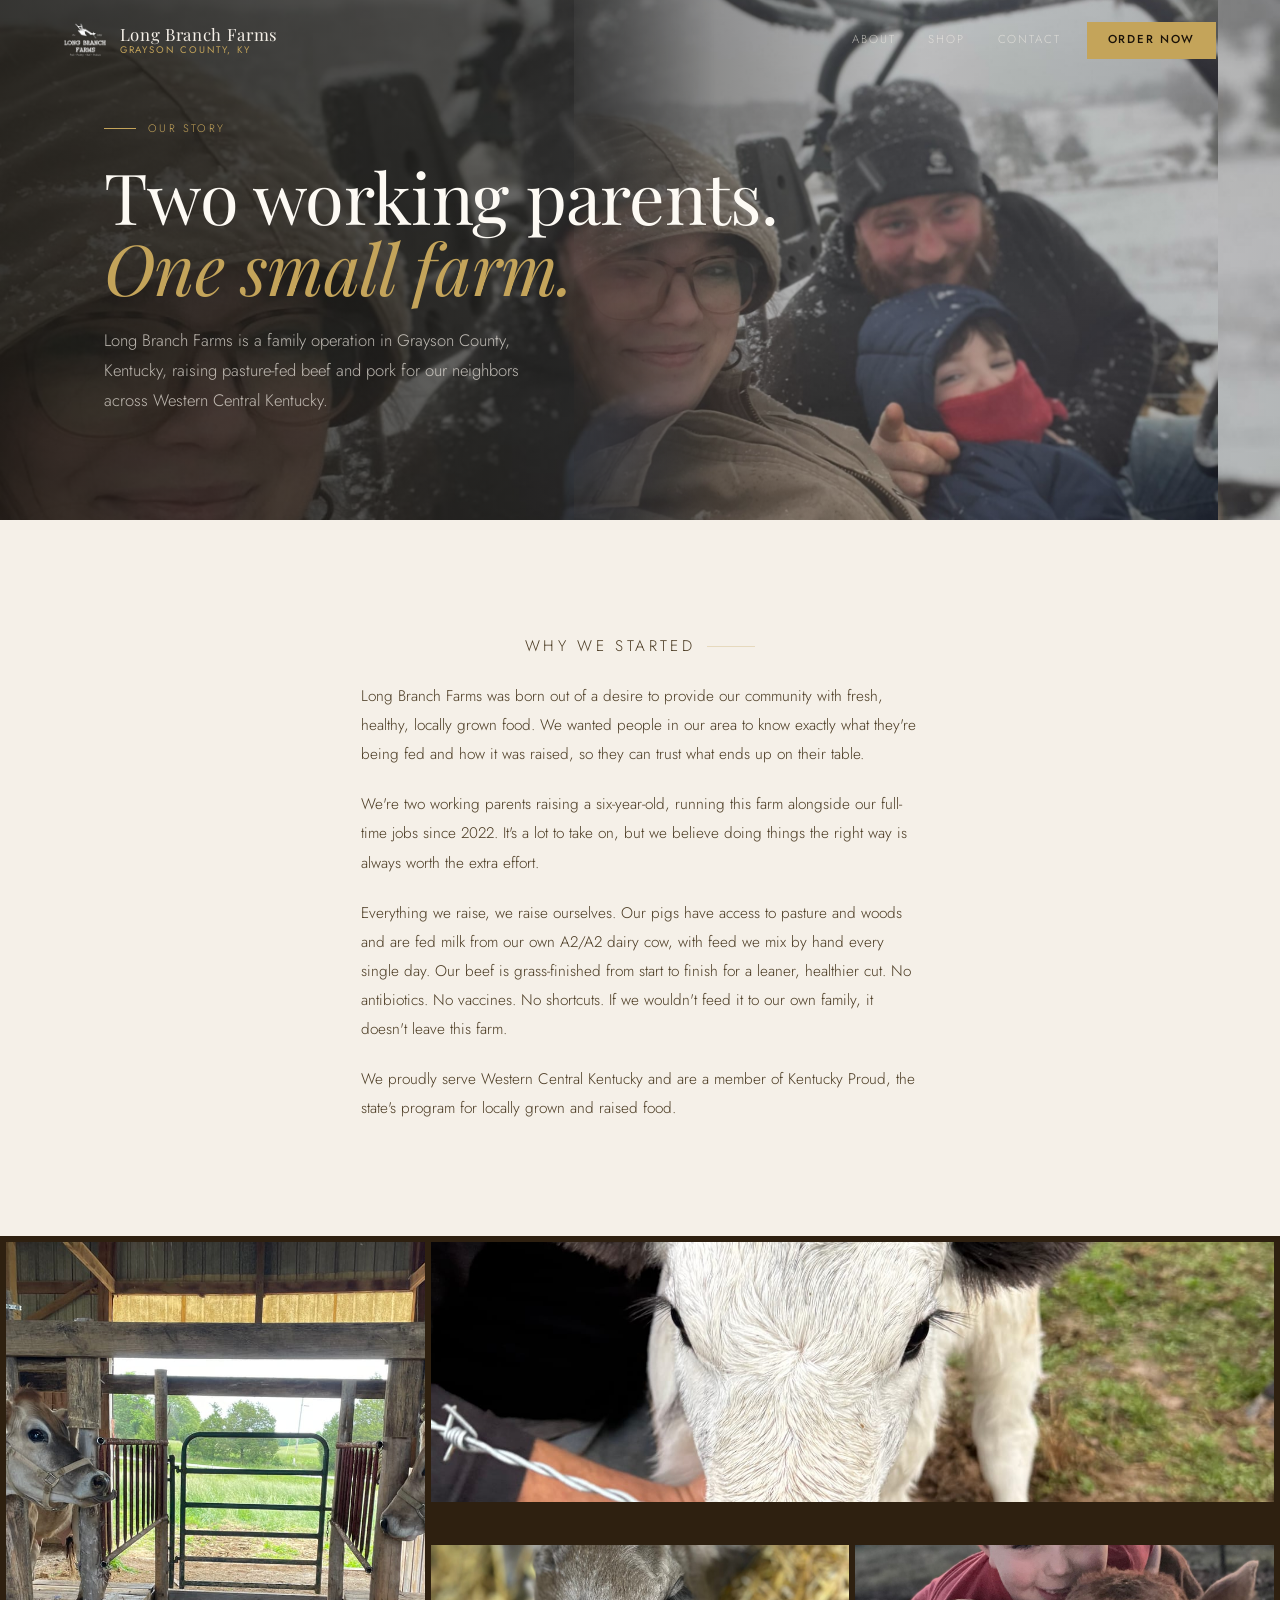
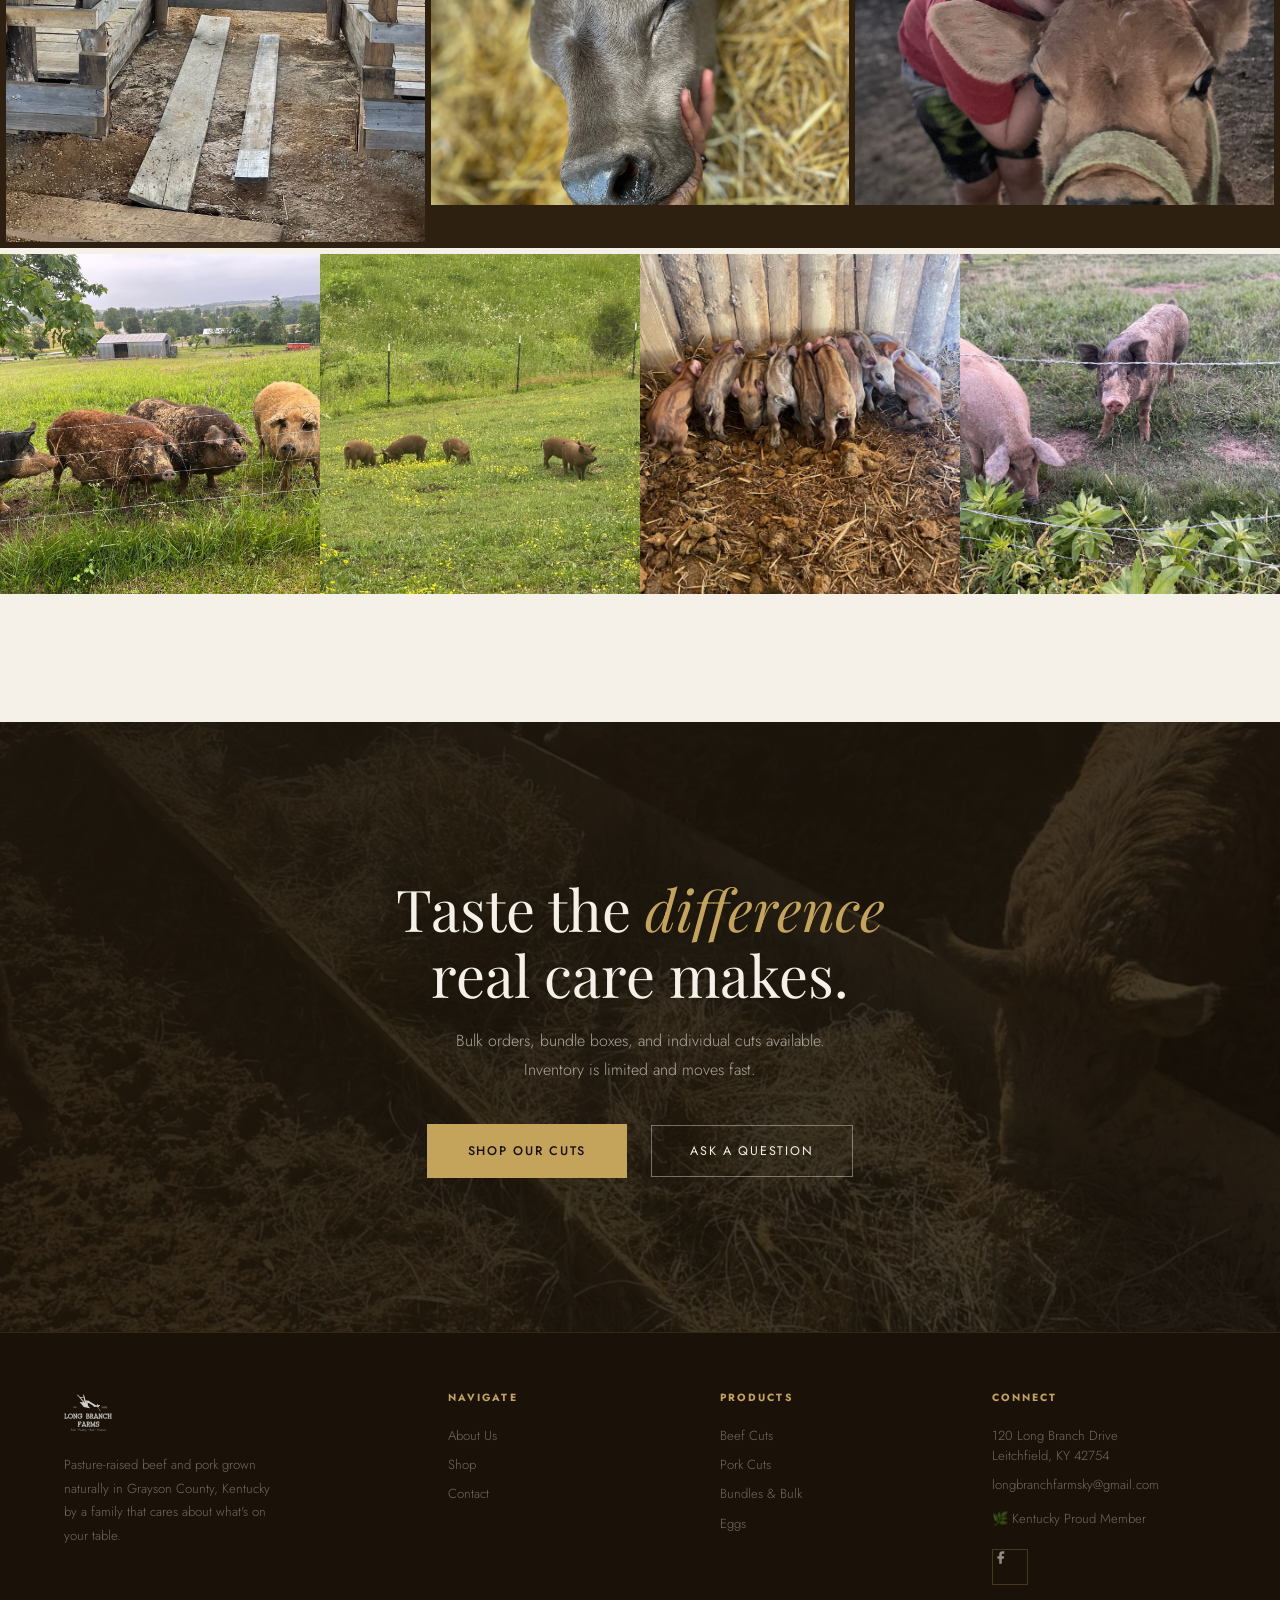
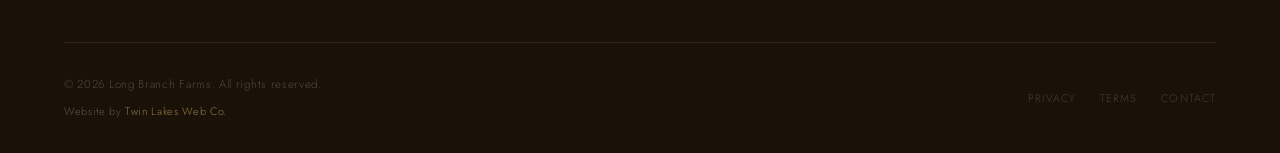
==== about/index.html @ 381c3e17 "Add clean page routes and branded 404" ====
<!DOCTYPE html>
<html lang="en">
<head>
  <meta charset="UTF-8" />
  <meta name="viewport" content="width=device-width, initial-scale=1.0" />
  <meta name="description" content="The story behind Long Branch Farms: pasture-raised beef and pork grown naturally in Grayson County, Kentucky, by a family that raises every animal themselves." />
  <title>About Us | Long Branch Farms</title>

  <link rel="preconnect" href="https://fonts.googleapis.com" />
  <link rel="preconnect" href="https://fonts.gstatic.com" crossorigin />
  <link href="https://fonts.googleapis.com/css2?family=Playfair+Display:ital,wght@0,400;0,500;0,700;1,400;1,500&family=Jost:wght@300;400;500&display=swap" rel="stylesheet" />

  <link rel="stylesheet" href="../styles.css" />

  <link rel="canonical" href="https://www.longbranch-farms.com/about/" />
  <meta name="robots" content="index, follow, max-image-preview:large, max-snippet:-1" />
  <meta name="theme-color" content="#1a1208" />

  <!-- Icons -->
  <link rel="icon" href="/favicon.ico" sizes="any" />
  <link rel="icon" type="image/png" sizes="32x32" href="/favicon-32x32.png" />
  <link rel="icon" type="image/png" sizes="16x16" href="/favicon-16x16.png" />
  <link rel="apple-touch-icon" sizes="180x180" href="/apple-touch-icon.png" />
  <link rel="manifest" href="/site.webmanifest" />

  <!-- Open Graph -->
  <meta property="og:type" content="website" />
  <meta property="og:site_name" content="Long Branch Farms" />
  <meta property="og:locale" content="en_US" />
  <meta property="og:title" content="About Us | Long Branch Farms" />
  <meta property="og:description" content="The story behind Long Branch Farms: pasture-raised beef and pork grown naturally in Grayson County, Kentucky, by a family that raises every animal themselves." />
  <meta property="og:url" content="https://www.longbranch-farms.com/about/" />
  <meta property="og:image" content="https://www.longbranch-farms.com/images/social-card.jpg" />
  <meta property="og:image:type" content="image/jpeg" />
  <meta property="og:image:width" content="1200" />
  <meta property="og:image:height" content="630" />
  <meta property="og:image:alt" content="The Long Branch Farms logo over cattle, pigs and sheep grazing on Kentucky pasture" />

  <!-- Twitter -->
  <meta name="twitter:card" content="summary_large_image" />
  <meta name="twitter:title" content="About Us | Long Branch Farms" />
  <meta name="twitter:description" content="The story behind Long Branch Farms: pasture-raised beef and pork grown naturally in Grayson County, Kentucky, by a family that raises every animal themselves." />
  <meta name="twitter:image" content="https://www.longbranch-farms.com/images/social-card.jpg" />
  <meta name="twitter:image:alt" content="The Long Branch Farms logo over cattle, pigs and sheep grazing on Kentucky pasture" />

  <style>
    #about-hero {
      position: relative;
      min-height: max(520px, 52vh);
      display: grid;
      place-items: end;
      overflow: hidden;
      background: var(--soil);
    }
    #about-hero .hero-bg {
      background-position: center 44%;
    }
    #about-hero .hero-bg::after {
      content: '';
      position: absolute;
      inset: 0 3% 0 43%;
      background-image: inherit;
      background-repeat: no-repeat;
      background-size: auto 165%;
      background-position: center 48%;
      -webkit-mask-image: linear-gradient(to right, transparent 0%, #000 24%);
      mask-image: linear-gradient(to right, transparent 0%, #000 24%);
    }
    #about-hero .hero-overlay {
      background: linear-gradient(
        90deg,
        rgba(15,14,10,0.82) 0%,
        rgba(15,14,10,0.65) 38%,
        rgba(15,14,10,0.18) 72%,
        rgba(15,14,10,0.28) 100%
      );
    }
    #about-hero .hero-content { padding-bottom: 4rem; }
    #about-hero .hero-headline { font-size: clamp(2.4rem, 5.5vw, 4.5rem); max-width: 18ch; }

    @media (max-width: 700px) {
      #about-hero {
        min-height: 720px;
      }
      #about-hero .hero-bg {
        background-position: center 48%;
      }
      #about-hero .hero-bg::after {
        inset: 64px 0 180px;
        background-size: cover;
        background-position: center 48%;
        -webkit-mask-image: none;
        mask-image: none;
      }
      #about-hero .hero-overlay {
        background: linear-gradient(
          to bottom,
          rgba(15,14,10,0.08) 12%,
          rgba(15,14,10,0.2) 48%,
          rgba(15,14,10,0.86) 76%,
          rgba(15,14,10,0.96) 100%
        );
      }
      #about-hero .hero-content {
        padding-bottom: 2.25rem;
      }
    }

    #about-body {
      padding: clamp(4rem, 9vw, 7rem) var(--side);
      background: var(--cream);
    }
    .about-copy {
      max-width: 62ch;
      margin: 0 auto;
    }
    .about-copy p {
      font-size: clamp(0.95rem, 1.2vw, 1.05rem);
      color: #4a3a22;
      line-height: 1.9;
      margin-bottom: 1.3rem;
    }
    .about-copy p:last-of-type { margin-bottom: 0; }

    #about-gallery {
      padding: 0 0 clamp(5rem, 10vw, 9rem);
      background: var(--cream);
    }
  </style>
</head>

<body>
  <script>
    /* NOTE: this block is duplicated verbatim on all five pages and must stay
       in sync. It has to be inline and ahead of the content it governs, so it
       cannot live in a shared file.

       Progressive enhancement: .reveal content is visible by default in CSS so
       the page is readable with JS disabled, blocked, or broken. This runs as
       the first thing in <body>, before any revealed content is parsed or
       painted, so opting in to the hidden-then-animate state cannot flash. */
    (function () {
      if (!('IntersectionObserver' in window)) return;
      var root = document.documentElement;
      root.classList.add('js-reveal');
      // Failsafe: if the observer at the foot of the page never registered,
      // something downstream broke and the hidden state would be permanent.
      // Drop back to plain visible content. DOMContentLoaded fires after that
      // inline script has run, so the check is exact; the timer is a backstop
      // for a parse that never completes. Deliberately not tied to `load`,
      // which waits on multi-megabyte photos.
      var failsafe = function () {
        if (!root.hasAttribute('data-reveal-observer')) root.classList.remove('js-reveal');
      };
      document.addEventListener('DOMContentLoaded', failsafe);
      setTimeout(failsafe, 2000);
    })();
  </script>

  <!-- Header -->
  <header id="site-header">
    <a href="../" class="logo-wrap">
      <img src="../images/LBF-logo-transparent.png" alt="Long Branch Farms Logo" />
      <span class="logo-name">
        Long Branch Farms
        <small>Grayson County, KY</small>
      </span>
    </a>
    <nav>
      <a href="../about/">About</a>
      <a href="../#products">Shop</a>
      <a href="../contact/">Contact</a>
      <a href="../#products" class="nav-cta">Order Now</a>
    </nav>
    <button class="nav-toggle" id="navToggle" type="button" aria-label="Open menu" aria-expanded="false" aria-controls="navDrawer">
      <svg viewBox="0 0 24 24" aria-hidden="true" focusable="false"><path d="M4 7h16M4 12h16M4 17h16" stroke-linecap="round" stroke-linejoin="round"/></svg>
    </button>
    <div class="nav-backdrop" id="navBackdrop"></div>
    <div class="nav-drawer" id="navDrawer" role="dialog" aria-modal="true" aria-label="Site menu">
      <div class="nav-drawer-top">
        <span class="nav-drawer-label">
          Menu
          <small>Long Branch Farms</small>
        </span>
        <button class="nav-close" id="navClose" type="button" aria-label="Close menu">
          <svg viewBox="0 0 24 24" aria-hidden="true" focusable="false"><path d="M6 6l12 12M18 6L6 18" stroke-linecap="round" stroke-linejoin="round"/></svg>
        </button>
      </div>
      <nav class="nav-drawer-links" aria-label="Mobile">
        <a href="../about/">About</a>
        <a href="../#products">Shop</a>
        <a href="../contact/">Contact</a>
        <a href="../#products" class="nav-drawer-cta">Order Now</a>
      </nav>
      <p class="nav-drawer-note">Grayson County, Kentucky</p>
    </div>
  </header>

  <!-- About Hero -->
  <section id="about-hero">
    <div class="hero-bg loaded" style="background-image:url('../images/photo-20.jpeg');"></div>
    <div class="hero-overlay"></div>
    <div class="hero-content">
      <p class="hero-eyebrow reveal">Our Story</p>
      <h1 class="hero-headline reveal" style="transition-delay:.1s">
        Two working parents.<br /><em>One small farm.</em>
      </h1>
      <p class="hero-sub reveal" style="transition-delay:.2s">
        Long Branch Farms is a family operation in Grayson County, Kentucky, raising pasture-fed beef and pork for our neighbors across Western Central Kentucky.
      </p>
    </div>
  </section>

  <!-- Full Story -->
  <section id="about-body">
    <div class="about-copy">
      <p class="section-label reveal" style="justify-content:center">Why We Started</p>
      <p class="reveal" style="transition-delay:.05s">
        Long Branch Farms was born out of a desire to provide our community with fresh, healthy, locally grown food. We wanted people in our area to know exactly what they're being fed and how it was raised, so they can trust what ends up on their table.
      </p>
      <p class="reveal" style="transition-delay:.1s">
        We're two working parents raising a six-year-old, running this farm alongside our full-time jobs since 2022. It's a lot to take on, but we believe doing things the right way is always worth the extra effort.
      </p>
      <p class="reveal" style="transition-delay:.15s">
        Everything we raise, we raise ourselves. Our pigs have access to pasture and woods and are fed milk from our own A2/A2 dairy cow, with feed we mix by hand every single day. Our beef is grass-finished from start to finish for a leaner, healthier cut. No antibiotics. No vaccines. No shortcuts. If we wouldn't feed it to our own family, it doesn't leave this farm.
      </p>
      <p class="reveal" style="transition-delay:.2s">
        We proudly serve Western Central Kentucky and are a member of Kentucky Proud, the state's program for locally grown and raised food.
      </p>
    </div>
  </section>

  <!-- Gallery -->
  <section id="about-gallery">
    <div class="feature-grid">
      <div class="fg-item fg-item-tall">
        <img src="../images/photo-17.jpeg" alt="Long Branch Farms pasture" loading="lazy" />
        <span class="fg-caption">Open Pasture</span>
      </div>
      <div class="fg-item fg-item-wide fg-item-sm">
        <img src="../images/photo-10.jpeg" alt="Farm life at Long Branch Farms" loading="lazy" />
        <span class="fg-caption">Daily Chores</span>
      </div>
      <div class="fg-item fg-item-sm">
        <img src="../images/photo-14.jpeg" alt="Long Branch Farms animals" loading="lazy" />
        <span class="fg-caption">The Herd</span>
      </div>
      <div class="fg-item fg-item-sm">
        <img src="../images/photo-19.jpeg" alt="Long Branch Farms land" loading="lazy" />
        <span class="fg-caption">Grayson County</span>
      </div>
    </div>
    <div class="photo-strip" style="margin-top:6px;">
      <div class="photo-strip-item">
        <img src="../images/photo-4.jpeg" alt="Livestock feeding" loading="lazy" />
      </div>
      <div class="photo-strip-item">
        <img src="../images/photo-16.jpeg" alt="Pigs roaming pasture" loading="lazy" />
      </div>
      <div class="photo-strip-item">
        <img src="../images/photo-21.jpeg" alt="Piglets feeding" loading="lazy" />
      </div>
      <div class="photo-strip-item">
        <img src="../images/photo-23.jpeg" alt="Pigs on Farm" loading="lazy" />
      </div>
    </div>
  </section>

  <!-- CTA -->
  <section id="cta">
    <div class="cta-bg" style="background-image:url('../images/photo-18.jpeg');"></div>
    <div class="cta-overlay"></div>
    <div class="cta-content">
      <h2 class="reveal">Taste the <em>difference</em><br />real care makes.</h2>
      <p class="reveal" style="transition-delay:.1s">Bulk orders, bundle boxes, and individual cuts available. Inventory is limited and moves fast.</p>
      <div class="cta-btns reveal" style="transition-delay:.18s">
        <a href="../#products" class="btn-primary">Shop Our Cuts</a>
        <a href="../contact/" class="btn-ghost">Ask a Question</a>
      </div>
    </div>
  </section>

  <!-- Footer -->
  <footer>
    <div class="footer-inner">
      <div class="footer-top">
        <div class="footer-brand">
          <img src="../images/LBF-logo-transparent.png" alt="Long Branch Farms" />
          <p>Pasture-raised beef and pork grown naturally in Grayson County, Kentucky by a family that cares about what's on your table.</p>
        </div>
        <div class="footer-col">
          <h4>Navigate</h4>
          <a href="../about/">About Us</a>
          <a href="../#products">Shop</a>
          <a href="../contact/">Contact</a>
        </div>
        <div class="footer-col">
          <h4>Products</h4>
          <a href="../#products">Beef Cuts</a>
          <a href="../#products">Pork Cuts</a>
          <a href="../#products">Bundles &amp; Bulk</a>
          <a href="../#products">Eggs</a>
        </div>
        <div class="footer-col">
          <h4>Connect</h4>
          <p>120 Long Branch Drive<br />Leitchfield, KY 42754</p>
          <a href="mailto:longbranchfarmsky@gmail.com">longbranchfarmsky@gmail.com</a>
          <a href="https://www.kyproud.com/members/long-branch-farms" target="_blank" rel="noopener" style="display:inline-flex;align-items:center;gap:0.4rem;margin-bottom:0.75rem;">
            🌿 Kentucky Proud Member
          </a>
          <div class="social-row">
            <a href="https://www.facebook.com/profile.php?id=61573708114780" target="_blank" rel="noopener" class="social-link" aria-label="Facebook">
              <svg viewBox="0 0 24 24" xmlns="http://www.w3.org/2000/svg"><path d="M18 2h-3a5 5 0 00-5 5v3H7v4h3v8h4v-8h3l1-4h-4V7a1 1 0 011-1h3z"/></svg>
            </a>
          </div>
        </div>
      </div>
      <div class="footer-bottom">
        <div class="footer-meta">
          <p class="footer-copy">&copy; <span id="yr"></span> Long Branch Farms. All rights reserved.</p>
          <p class="site-credit">Website by <a href="mailto:me@caseykeown.com">Twin Lakes Web Co.</a></p>
        </div>
        <div class="footer-legal">
          <a href="../privacy/">Privacy</a>
          <a href="../terms/">Terms</a>
          <a href="../contact/">Contact</a>
        </div>
      </div>
    </div>
  </footer>

  <script>
    document.getElementById('yr').textContent = new Date().getFullYear();

    const hdr = document.getElementById('site-header');
    window.addEventListener('scroll', () => {
      hdr.classList.toggle('scrolled', window.scrollY > 60);
    }, { passive: true });

    // Mobile nav drawer
    const navToggle = document.getElementById('navToggle');
    const navDrawer = document.getElementById('navDrawer');
    const navClose = document.getElementById('navClose');
    const navBackdrop = document.getElementById('navBackdrop');
    let navReturnFocus = null;
    let navScrollY = 0;

    const navIsOpen = () => hdr.classList.contains('nav-open');
    const navFocusables = () => navDrawer.querySelectorAll('a[href], button');

    // Hide the page behind the drawer from keyboard and screen readers.
    function navSetRestInert(on) {
      const supportsInert = 'inert' in HTMLElement.prototype;
      Array.prototype.forEach.call(document.body.children, el => {
        if (el === hdr || el.tagName === 'SCRIPT') return;
        if (supportsInert) el.inert = on;
        else if (on) el.setAttribute('aria-hidden', 'true');
        else el.removeAttribute('aria-hidden');
      });
    }

    function openNav() {
      navReturnFocus = document.activeElement;
      navScrollY = window.scrollY;
      hdr.classList.add('nav-open');
      navToggle.setAttribute('aria-expanded', 'true');
      navToggle.setAttribute('aria-label', 'Close menu');
      document.body.style.top = (-navScrollY) + 'px';
      document.body.classList.add('nav-lock');
      navSetRestInert(true);
      const f = navFocusables();
      if (f.length) f[0].focus();
    }

    function closeNav(restoreFocus) {
      if (!navIsOpen()) return;
      hdr.classList.remove('nav-open');
      navToggle.setAttribute('aria-expanded', 'false');
      navToggle.setAttribute('aria-label', 'Open menu');
      navSetRestInert(false);
      document.body.classList.remove('nav-lock');
      document.body.style.top = '';
      // Jump, never glide, back to where the page was before the lock.
      const root = document.documentElement;
      const prevBehavior = root.style.scrollBehavior;
      root.style.scrollBehavior = 'auto';
      window.scrollTo(0, navScrollY);
      root.style.scrollBehavior = prevBehavior;
      if (restoreFocus !== false) (navReturnFocus || navToggle).focus();
      navReturnFocus = null;
    }

    navToggle.addEventListener('click', () => { navIsOpen() ? closeNav() : openNav(); });
    navClose.addEventListener('click', () => closeNav());
    navBackdrop.addEventListener('click', () => closeNav());
    navDrawer.querySelectorAll('a').forEach(a => a.addEventListener('click', () => closeNav(false)));

    document.addEventListener('keydown', e => {
      if (!navIsOpen()) return;
      if (e.key === 'Escape') { e.preventDefault(); closeNav(); return; }
      if (e.key !== 'Tab') return;
      const f = navFocusables();
      if (!f.length) return;
      const first = f[0], last = f[f.length - 1];
      if (e.shiftKey && document.activeElement === first) { e.preventDefault(); last.focus(); }
      else if (!e.shiftKey && document.activeElement === last) { e.preventDefault(); first.focus(); }
    });

    // Drop back to the desktop nav if the viewport grows past the drawer breakpoint
    const navMq = window.matchMedia('not all and (max-width: 660px)');
    const navMqChange = e => { if (e.matches) closeNav(false); };
    if (navMq.addEventListener) navMq.addEventListener('change', navMqChange);
    else if (navMq.addListener) navMq.addListener(navMqChange);

    // Guarded so a browser without IntersectionObserver does not throw here and
    // abort the rest of this script. Without the observer the .reveal elements
    // simply stay visible (see the failsafe at the top of <body>).
    if ('IntersectionObserver' in window) {
      const io = new IntersectionObserver(entries => {
        entries.forEach(e => {
          if (e.isIntersecting) { e.target.classList.add('in'); io.unobserve(e.target); }
        });
      }, { threshold: 0.1 });
      document.querySelectorAll('.reveal').forEach(el => io.observe(el));
      // Signals to that failsafe that the reveal machinery is live.
      document.documentElement.setAttribute('data-reveal-observer', 'on');
    }
  </script>

</body>
</html>
---- styles.css ----
*, *::before, *::after { box-sizing: border-box; margin: 0; padding: 0; }

    :root {
      --soil:       #1a1208;
      --bark:       #2e2010;
      --moss:       #3b4a2f;
      --moss-lt:    #5a7048;
      --hay:        #c4a45a;
      --hay-lt:     #dfc07a;
      --cream:      #f5f0e8;
      --cream-dk:   #ede5d5;
      --white:      #fdfaf4;
      --ink-fade:   rgba(26,18,8,0.55);

      --serif:  'Playfair Display', Georgia, serif;
      --sans:   'Jost', system-ui, sans-serif;

      --ease:   cubic-bezier(0.4, 0, 0.2, 1);
      --dur:    0.4s;

      --max-w:  1200px;
      --side:   clamp(1.25rem, 5vw, 4rem);
    }

    html { scroll-behavior: smooth; font-size: 16px; -webkit-font-smoothing: antialiased; }

    body {
      background: var(--cream);
      color: var(--soil);
      font-family: var(--sans);
      font-weight: 300;
      line-height: 1.7;
      overflow-x: hidden;
    }

    ::selection { background: var(--hay); color: var(--soil); }

    /* ── REVEAL ────────────────────────────────────────────────── */
    .reveal {
      opacity: 0;
      transform: translateY(28px);
      transition: opacity 0.75s var(--ease), transform 0.75s var(--ease);
    }
    .reveal.in { opacity: 1; transform: none; }

    /* ── HEADER ────────────────────────────────────────────────── */
    header {
      position: fixed;
      top: 0; left: 0; right: 0;
      z-index: 500;
      padding: 1.2rem var(--side);
      display: flex;
      align-items: center;
      justify-content: space-between;
      transition: background var(--dur) var(--ease), border-color var(--dur) var(--ease);
      border-bottom: 1px solid transparent;
    }
    header.scrolled {
      background: rgba(26, 18, 8, 0.94);
      backdrop-filter: blur(14px);
      -webkit-backdrop-filter: blur(14px);
      border-bottom-color: rgba(196,164,90,0.2);
    }

    .logo-wrap {
      display: flex;
      align-items: center;
      gap: 0.85rem;
      text-decoration: none;
    }
    .logo-wrap img {
      height: 42px;
      width: auto;
      filter: brightness(0) invert(1);
    }
    .logo-name {
      font-family: var(--serif);
      font-weight: 400;
      font-size: 1.05rem;
      color: var(--cream);
      letter-spacing: 0.04em;
      line-height: 1.2;
    }
    .logo-name small {
      display: block;
      font-family: var(--sans);
      font-size: 0.6rem;
      letter-spacing: 0.2em;
      text-transform: uppercase;
      color: var(--hay);
      font-weight: 400;
    }

    nav { display: flex; align-items: center; gap: 0.25rem; }
    nav a {
      font-size: 0.72rem;
      letter-spacing: 0.16em;
      text-transform: uppercase;
      text-decoration: none;
      color: rgba(245,240,232,0.65);
      padding: 0.4rem 0.9rem;
      transition: color var(--dur) var(--ease);
    }
    nav a:hover { color: var(--hay); }
    nav .nav-cta {
      background: var(--hay);
      color: var(--soil);
      font-weight: 500;
      padding: 0.55rem 1.3rem;
      margin-left: 0.5rem;
      transition: background var(--dur) var(--ease), color var(--dur) var(--ease);
    }
    nav .nav-cta:hover { background: var(--hay-lt); color: var(--soil); }

    /* ── MOBILE NAV ────────────────────────────────────────────── */
    .nav-toggle {
      display: none;
      align-items: center;
      justify-content: center;
      width: 44px;
      height: 44px;
      margin-right: -0.6rem;
      padding: 0;
      background: none;
      border: 0;
      color: var(--cream);
      cursor: pointer;
      -webkit-tap-highlight-color: transparent;
      transition: color var(--dur) var(--ease);
    }
    .nav-toggle:hover { color: var(--hay); }
    .nav-toggle svg,
    .nav-close svg {
      width: 24px; height: 24px;
      stroke: currentColor;
      fill: none;
      stroke-width: 1.5;
      flex-shrink: 0;
    }

    .nav-backdrop {
      display: none;
      position: absolute;
      top: 0; left: 0; right: 0;
      height: 100vh;
      height: 100svh;
      background: var(--soil);
      opacity: 0;
      visibility: hidden;
      transition: opacity var(--dur) var(--ease), visibility 0s var(--dur);
    }

    .nav-drawer {
      display: none;
      flex-direction: column;
      position: absolute;
      top: 0; right: 0;
      width: min(20rem, 84vw);
      height: 100vh;
      height: 100svh;
      padding: 1.2rem var(--side) 2rem;
      background: var(--soil);
      border-left: 1px solid rgba(196,164,90,0.2);
      overflow-y: auto;
      transform: translateX(100%);
      visibility: hidden;
      transition: transform var(--dur) var(--ease), visibility 0s var(--dur);
    }

    /* Open: visibility flips immediately so focus can move in; closing waits out the slide. */
    header.nav-open .nav-backdrop {
      opacity: 0.6;
      visibility: visible;
      transition: opacity var(--dur) var(--ease), visibility 0s;
    }
    header.nav-open .nav-drawer {
      transform: none;
      visibility: visible;
      transition: transform var(--dur) var(--ease), visibility 0s;
    }

    .nav-drawer-top {
      display: flex;
      align-items: center;
      justify-content: space-between;
      gap: 1rem;
      min-height: 42px;
      padding-bottom: 1.1rem;
      border-bottom: 1px solid rgba(196,164,90,0.2);
    }
    .nav-drawer-label {
      font-family: var(--serif);
      font-size: 1.05rem;
      letter-spacing: 0.04em;
      color: var(--cream);
      line-height: 1.2;
    }
    .nav-drawer-label small {
      display: block;
      font-family: var(--sans);
      font-size: 0.6rem;
      letter-spacing: 0.2em;
      text-transform: uppercase;
      color: var(--hay);
      font-weight: 400;
    }
    .nav-close {
      width: 44px;
      height: 44px;
      display: inline-flex;
      align-items: center;
      justify-content: center;
      margin-right: -0.6rem;
      padding: 0;
      background: none;
      border: 0;
      color: var(--cream);
      cursor: pointer;
      -webkit-tap-highlight-color: transparent;
      transition: color var(--dur) var(--ease);
    }
    .nav-close:hover { color: var(--hay); }

    .nav-drawer-links {
      display: flex;
      flex-direction: column;
      align-items: stretch;
      gap: 0;
    }
    .nav-drawer-links a {
      display: flex;
      align-items: center;
      min-height: 44px;
      padding: 0.85rem 0;
      font-family: var(--sans);
      font-size: 0.78rem;
      font-weight: 400;
      letter-spacing: 0.16em;
      text-transform: uppercase;
      text-decoration: none;
      color: rgba(245,240,232,0.65);
      border-bottom: 1px solid rgba(245,240,232,0.08);
      transition: color var(--dur) var(--ease), background var(--dur) var(--ease);
    }
    .nav-drawer-links a:hover { color: var(--hay); }
    .nav-drawer-links .nav-drawer-cta {
      justify-content: center;
      margin-top: 1.6rem;
      padding: 0.95rem 1.3rem;
      background: var(--hay);
      color: var(--soil);
      font-weight: 500;
      border-bottom: 0;
    }
    .nav-drawer-links .nav-drawer-cta:hover { background: var(--hay-lt); color: var(--soil); }

    .nav-drawer-note {
      margin-top: auto;
      padding-top: 2rem;
      font-size: 0.6rem;
      letter-spacing: 0.2em;
      text-transform: uppercase;
      color: rgba(245,240,232,0.3);
    }

    body.nav-lock {
      position: fixed;
      left: 0;
      right: 0;
      width: 100%;
      overflow: hidden;
    }

    /* ── HERO ──────────────────────────────────────────────────── */
    #hero {
      position: relative;
      min-height: 100svh;
      display: grid;
      place-items: end;
      overflow: hidden;
    }
    .hero-bg {
      position: absolute;
      inset: 0;
      background-image: url('images/photo-24-background.jpeg');
      background-size: cover;
      background-position: center 30%;
      transform: scale(1.04);
      transition: transform 8s ease-out;
    }
    .hero-bg.loaded { transform: scale(1); }
    .hero-overlay {
      position: absolute;
      inset: 0;
      background: linear-gradient(
        to bottom,
        rgba(10,8,3,0.25) 0%,
        rgba(10,8,3,0.1) 40%,
        rgba(10,8,3,0.65) 75%,
        rgba(10,8,3,0.88) 100%
      );
    }

    .hero-content {
      position: relative;
      z-index: 2;
      width: 100%;
      max-width: var(--max-w);
      margin: 0 auto;
      padding: 0 var(--side) 7rem;
    }

    .hero-eyebrow {
      display: inline-flex;
      align-items: center;
      gap: 0.75rem;
      font-size: 0.68rem;
      letter-spacing: 0.22em;
      text-transform: uppercase;
      color: var(--hay);
      margin-bottom: 1.5rem;
    }
    .hero-eyebrow::before {
      content: '';
      display: block;
      width: 2rem;
      height: 1px;
      background: var(--hay);
    }

    .hero-headline {
      font-family: var(--serif);
      font-weight: 400;
      font-size: clamp(3rem, 7vw, 6.5rem);
      line-height: 1.0;
      color: var(--white);
      letter-spacing: -0.01em;
      margin-bottom: 1.5rem;
      max-width: 14ch;
    }
    .hero-headline em {
      font-style: italic;
      color: var(--hay);
    }

    .hero-sub {
      font-size: clamp(0.9rem, 1.3vw, 1.05rem);
      color: rgba(245,240,232,0.72);
      max-width: 44ch;
      line-height: 1.8;
      margin-bottom: 2.5rem;
    }

    .hero-ctas {
      display: flex;
      align-items: center;
      gap: 1.5rem;
      flex-wrap: wrap;
    }

    .btn-primary {
      display: inline-block;
      padding: 0.9rem 2.4rem;
      background: var(--hay);
      color: var(--soil);
      font-family: var(--sans);
      font-weight: 500;
      font-size: 0.78rem;
      letter-spacing: 0.14em;
      text-transform: uppercase;
      text-decoration: none;
      border: 2px solid var(--hay);
      transition: background var(--dur) var(--ease), color var(--dur) var(--ease);
    }
    .btn-primary:hover { background: transparent; color: var(--hay); }

    .btn-ghost {
      display: inline-block;
      padding: 0.9rem 2.4rem;
      background: transparent;
      color: var(--cream);
      font-family: var(--sans);
      font-weight: 400;
      font-size: 0.78rem;
      letter-spacing: 0.14em;
      text-transform: uppercase;
      text-decoration: none;
      border: 1px solid rgba(245,240,232,0.4);
      transition: border-color var(--dur) var(--ease), color var(--dur) var(--ease);
    }
    .btn-ghost:hover { border-color: var(--hay); color: var(--hay); }

    /* ── BADGE ROW ─────────────────────────────────────────────── */
    .badges {
      background: var(--soil);
      padding: 1.6rem var(--side);
      border-bottom: 1px solid rgba(196,164,90,0.15);
    }
    .badges-inner {
      max-width: var(--max-w);
      margin: 0 auto;
      display: flex;
      align-items: center;
      justify-content: center;
      gap: clamp(2rem, 5vw, 5rem);
      flex-wrap: wrap;
    }
    .badge-item {
      display: flex;
      align-items: center;
      gap: 0.6rem;
      font-size: 0.72rem;
      letter-spacing: 0.14em;
      text-transform: uppercase;
      color: rgba(196,164,90,0.75);
      white-space: nowrap;
    }
    .badge-item svg {
      width: 16px; height: 16px;
      stroke: var(--hay);
      fill: none;
      stroke-width: 1.5;
      flex-shrink: 0;
    }

    /* ── SECTION COMMON ────────────────────────────────────────── */
    .section-label {
      font-size: 0.65rem;
      letter-spacing: 0.22em;
      text-transform: uppercase;
      color: var(--hay);
      display: flex;
      align-items: center;
      gap: 0.75rem;
      margin-bottom: 1.2rem;
    }
    .section-label::after {
      content: '';
      flex: 1;
      height: 1px;
      background: var(--hay);
      opacity: 0.3;
      max-width: 3rem;
    }

    /* ── STORY ─────────────────────────────────────────────────── */
    #story {
      padding: clamp(5rem, 10vw, 9rem) var(--side);
      background: var(--cream);
    }
    .story-inner {
      max-width: var(--max-w);
      margin: 0 auto;
      display: grid;
      grid-template-columns: 1fr 1fr;
      gap: clamp(3rem, 7vw, 7rem);
      align-items: center;
    }
    .story-images {
      position: relative;
      height: clamp(420px, 55vw, 620px);
    }
    .story-img-main {
      position: absolute;
      top: 0; left: 0;
      width: 75%;
      height: 82%;
      object-fit: cover;
      object-position: center;
    }
    .story-img-accent {
      position: absolute;
      bottom: 0; right: 0;
      width: 55%;
      height: 52%;
      object-fit: cover;
      object-position: center;
      border: 6px solid var(--cream);
    }
    .story-img-tag {
      position: absolute;
      bottom: 3.5rem;
      left: 1.5rem;
      background: var(--soil);
      color: var(--hay);
      font-size: 0.65rem;
      letter-spacing: 0.2em;
      text-transform: uppercase;
      padding: 0.5rem 1rem;
    }

    .story-text h2 {
      font-family: var(--serif);
      font-weight: 400;
      font-size: clamp(2rem, 3.5vw, 3rem);
      line-height: 1.2;
      color: var(--soil);
      margin-bottom: 1.5rem;
    }
    .story-text h2 em { font-style: italic; color: var(--moss-lt); }
    .story-text p {
      font-size: clamp(0.9rem, 1.2vw, 1rem);
      color: #4a3a22;
      line-height: 1.9;
      margin-bottom: 1.2rem;
    }
    .story-text p:last-of-type { margin-bottom: 2rem; }

    .pillars {
      display: grid;
      grid-template-columns: 1fr 1fr;
      gap: 1rem;
      margin-top: 2rem;
    }
    .pillar {
      padding: 1.2rem 1.4rem;
      border: 1px solid rgba(59,74,47,0.2);
      background: rgba(59,74,47,0.04);
    }
    .pillar-title {
      font-family: var(--serif);
      font-size: 1rem;
      font-weight: 500;
      color: var(--moss);
      margin-bottom: 0.3rem;
    }
    .pillar p {
      font-size: 0.8rem;
      color: #6a5a3a;
      line-height: 1.6;
      margin-bottom: 0;
    }

    /* ── PHOTO STRIP ───────────────────────────────────────────── */
    .photo-strip {
      display: grid;
      grid-template-columns: repeat(4, 1fr);
      height: clamp(200px, 28vw, 340px);
      overflow: hidden;
    }
    .photo-strip-item {
      overflow: hidden;
      position: relative;
    }
    .photo-strip-item img {
      width: 100%;
      height: 100%;
      object-fit: cover;
      transition: transform 0.7s var(--ease);
      display: block;
    }
    .photo-strip-item:hover img { transform: scale(1.06); }

    /* ── PRODUCTS ──────────────────────────────────────────────── */
    #products {
      padding: clamp(5rem, 10vw, 9rem) var(--side);
      background: var(--soil);
    }
    #products .section-label { color: var(--hay); }

    .products-heading {
      font-family: var(--serif);
      font-weight: 400;
      font-size: clamp(2rem, 3.5vw, 3rem);
      color: var(--cream);
      margin-bottom: 0.75rem;
      max-width: var(--max-w);
    }
    .products-sub {
      font-size: 0.95rem;
      color: rgba(245,240,232,0.55);
      max-width: 52ch;
      margin-bottom: 3.5rem;
    }

    .products-wrap { max-width: var(--max-w); margin: 0 auto; }

    .product-tabs {
      display: flex;
      gap: 0;
      margin-bottom: 2.5rem;
      border-bottom: 1px solid rgba(196,164,90,0.2);
    }
    .tab-btn {
      font-family: var(--sans);
      font-size: 0.75rem;
      letter-spacing: 0.16em;
      text-transform: uppercase;
      color: rgba(245,240,232,0.45);
      background: none;
      border: none;
      padding: 0.75rem 1.5rem;
      cursor: pointer;
      border-bottom: 2px solid transparent;
      margin-bottom: -1px;
      transition: color var(--dur) var(--ease), border-color var(--dur) var(--ease);
    }
    .tab-btn.active, .tab-btn:hover {
      color: var(--hay);
      border-bottom-color: var(--hay);
    }

    .tab-panel { display: none; }
    .tab-panel.active { display: grid; grid-template-columns: repeat(auto-fill, minmax(220px, 1fr)); gap: 1px; background: rgba(196,164,90,0.1); }

    .product-card {
      background: #1e160a;
      padding: 1.8rem 1.6rem;
      display: flex;
      flex-direction: column;
      justify-content: space-between;
      gap: 1rem;
      transition: background var(--dur) var(--ease);
      position: relative;
      overflow: hidden;
    }
    .product-card::before {
      content: '';
      position: absolute;
      top: 0; left: 0;
      width: 3px; height: 0;
      background: var(--hay);
      transition: height 0.4s var(--ease);
    }
    .product-card:hover { background: #251c0e; }
    .product-card:hover::before { height: 100%; }

    .product-name {
      font-family: var(--serif);
      font-size: 1.2rem;
      color: var(--cream);
      font-weight: 400;
      line-height: 1.25;
    }
    .product-price {
      font-size: 0.8rem;
      letter-spacing: 0.1em;
      color: var(--hay);
    }
    .product-note {
      font-size: 0.72rem;
      color: rgba(245,240,232,0.35);
      line-height: 1.5;
    }

    .products-cta-row {
      margin-top: 3rem;
      display: flex;
      align-items: center;
      gap: 1.5rem;
    }
    .products-note {
      font-size: 0.78rem;
      color: rgba(245,240,232,0.35);
      font-style: italic;
    }

    /* ── PHOTO FEATURE ─────────────────────────────────────────── */
    .feature-grid {
      display: grid;
      grid-template-columns: 1fr 1fr 1fr;
      grid-template-rows: auto auto;
      gap: 6px;
      background: var(--bark);
      padding: 6px;
    }
    .fg-item {
      overflow: hidden;
      position: relative;
    }
    .fg-item img {
      width: 100%;
      height: 100%;
      object-fit: cover;
      display: block;
      transition: transform 0.6s var(--ease);
    }
    .fg-item:hover img { transform: scale(1.05); }
    .fg-item-tall { grid-row: span 2; height: clamp(360px, 50vw, 600px); }
    .fg-item-wide { grid-column: span 2; }
    .fg-item-sm { height: clamp(160px, 22vw, 260px); }
    .fg-caption {
      position: absolute;
      bottom: 0; left: 0; right: 0;
      background: linear-gradient(to top, rgba(10,8,3,0.75) 0%, transparent 100%);
      padding: 1.5rem 1rem 0.75rem;
      font-size: 0.65rem;
      letter-spacing: 0.2em;
      text-transform: uppercase;
      color: var(--hay);
      opacity: 0;
      transition: opacity var(--dur) var(--ease);
    }
    .fg-item:hover .fg-caption { opacity: 1; }

    /* ── PROMISE ───────────────────────────────────────────────── */
    #promise {
      padding: clamp(5rem, 10vw, 9rem) var(--side);
      background: var(--moss);
      position: relative;
      overflow: hidden;
    }
    #promise::before {
      content: 'NATURAL';
      position: absolute;
      right: -2rem;
      bottom: -3rem;
      font-family: var(--serif);
      font-size: clamp(8rem, 18vw, 16rem);
      font-weight: 700;
      color: rgba(255,255,255,0.04);
      line-height: 1;
      pointer-events: none;
      user-select: none;
      letter-spacing: -0.04em;
    }
    .promise-inner {
      max-width: var(--max-w);
      margin: 0 auto;
      display: grid;
      grid-template-columns: 1fr 1fr;
      gap: clamp(3rem, 7vw, 7rem);
      align-items: center;
    }
    .promise-text h2 {
      font-family: var(--serif);
      font-weight: 400;
      font-size: clamp(2rem, 3.5vw, 3rem);
      color: var(--cream);
      line-height: 1.2;
      margin-bottom: 1.5rem;
    }
    .promise-text h2 em { font-style: italic; color: var(--hay); }
    .promise-text p {
      font-size: 0.95rem;
      color: rgba(245,240,232,0.7);
      line-height: 1.9;
      margin-bottom: 1rem;
    }
    .promise-list {
      list-style: none;
      margin-top: 2rem;
      display: grid;
      grid-template-columns: 1fr 1fr;
      gap: 0.75rem 1.5rem;
    }
    .promise-list li {
      font-size: 0.82rem;
      letter-spacing: 0.08em;
      color: rgba(245,240,232,0.75);
      display: flex;
      align-items: center;
      gap: 0.6rem;
    }
    .promise-list li::before {
      content: '';
      width: 6px; height: 6px;
      background: var(--hay);
      border-radius: 50%;
      flex-shrink: 0;
    }
    .promise-image {
      position: relative;
      height: clamp(380px, 50vw, 560px);
    }
    .promise-image img {
      width: 100%;
      height: 100%;
      object-fit: cover;
    }
    .promise-image-tag {
      position: absolute;
      top: 1.5rem; left: 1.5rem;
      background: var(--hay);
      color: var(--soil);
      font-size: 0.62rem;
      letter-spacing: 0.2em;
      text-transform: uppercase;
      font-weight: 500;
      padding: 0.45rem 0.9rem;
    }

    /* ── TESTIMONIAL / QUOTE ───────────────────────────────────── */
    .quote-band {
      background: var(--cream-dk);
      padding: clamp(4rem, 8vw, 7rem) var(--side);
      text-align: center;
      border-top: 1px solid rgba(59,74,47,0.12);
      border-bottom: 1px solid rgba(59,74,47,0.12);
    }
    .quote-mark {
      font-family: var(--serif);
      font-size: 5rem;
      line-height: 0.5;
      color: var(--hay);
      opacity: 0.4;
      display: block;
      margin-bottom: 1.5rem;
    }
    .quote-text {
      font-family: var(--serif);
      font-style: italic;
      font-size: clamp(1.3rem, 2.5vw, 2rem);
      color: var(--soil);
      max-width: 36ch;
      margin: 0 auto 1.5rem;
      line-height: 1.5;
    }
    .quote-attr {
      font-size: 0.7rem;
      letter-spacing: 0.18em;
      text-transform: uppercase;
      color: var(--moss-lt);
    }

    /* ── CTA SECTION ───────────────────────────────────────────── */
    #cta {
      position: relative;
      padding: clamp(6rem, 12vw, 10rem) var(--side);
      overflow: hidden;
    }
    .cta-bg {
      position: absolute;
      inset: 0;
      background-image: url('images/photo-6.jpeg');
      background-size: cover;
      background-position: center;
    }
    .cta-overlay {
      position: absolute;
      inset: 0;
      background: linear-gradient(135deg, rgba(26,18,8,0.92) 0%, rgba(26,18,8,0.78) 100%);
    }
    .cta-content {
      position: relative;
      z-index: 2;
      max-width: var(--max-w);
      margin: 0 auto;
      text-align: center;
    }
    .cta-content h2 {
      font-family: var(--serif);
      font-weight: 400;
      font-size: clamp(2.2rem, 4.5vw, 4rem);
      color: var(--cream);
      margin-bottom: 1.2rem;
      line-height: 1.15;
    }
    .cta-content h2 em { font-style: italic; color: var(--hay); }
    .cta-content p {
      font-size: 1rem;
      color: rgba(245,240,232,0.65);
      max-width: 44ch;
      margin: 0 auto 2.5rem;
      line-height: 1.8;
    }
    .cta-btns { display: flex; align-items: center; justify-content: center; gap: 1.5rem; flex-wrap: wrap; }

    /* ── FOOTER ────────────────────────────────────────────────── */
    footer {
      background: var(--soil);
      border-top: 1px solid rgba(196,164,90,0.15);
      padding: 3.5rem var(--side) 2rem;
    }
    .footer-inner {
      max-width: var(--max-w);
      margin: 0 auto;
    }
    .footer-top {
      display: grid;
      grid-template-columns: 1.5fr 1fr 1fr 1fr;
      gap: 3rem;
      padding-bottom: 3rem;
      border-bottom: 1px solid rgba(196,164,90,0.12);
      margin-bottom: 2rem;
    }
    .footer-brand img {
      height: 48px;
      filter: brightness(0) invert(1);
      opacity: 0.8;
      margin-bottom: 1rem;
      display: block;
    }
    .footer-brand p {
      font-size: 0.82rem;
      color: rgba(245,240,232,0.4);
      line-height: 1.8;
      max-width: 26ch;
    }
    .footer-col h4 {
      font-size: 0.65rem;
      letter-spacing: 0.2em;
      text-transform: uppercase;
      color: var(--hay);
      margin-bottom: 1.2rem;
    }
    .footer-col a, .footer-col p {
      display: block;
      font-size: 0.82rem;
      color: rgba(245,240,232,0.4);
      text-decoration: none;
      margin-bottom: 0.6rem;
      transition: color var(--dur) var(--ease);
      line-height: 1.5;
    }
    .footer-col a:hover { color: var(--hay); }

    .social-row {
      display: flex;
      gap: 0.75rem;
      margin-top: 0.5rem;
    }
    .social-link {
      width: 36px; height: 36px;
      border: 1px solid rgba(196,164,90,0.25);
      display: flex;
      align-items: center;
      justify-content: center;
      transition: border-color var(--dur) var(--ease), background var(--dur) var(--ease);
      text-decoration: none;
    }
    .social-link:hover {
      border-color: var(--hay);
      background: rgba(196,164,90,0.1);
    }
    .social-link svg {
      width: 15px; height: 15px;
      fill: rgba(245,240,232,0.55);
      transition: fill var(--dur) var(--ease);
    }
    .social-link:hover svg { fill: var(--hay); }

    .footer-bottom {
      display: flex;
      align-items: center;
      justify-content: space-between;
      flex-wrap: wrap;
      gap: 1rem;
    }
    .footer-copy {
      font-size: 0.72rem;
      color: rgba(245,240,232,0.25);
      letter-spacing: 0.06em;
    }
    .footer-meta {
      display: flex;
      flex-direction: column;
      gap: 0.45rem;
    }
    .site-credit {
      font-size: 0.68rem;
      color: rgba(245,240,232,0.3);
      letter-spacing: 0.06em;
    }
    .site-credit a {
      color: rgba(196,164,90,0.72);
      text-decoration: none;
      transition: color var(--dur) var(--ease);
    }
    .site-credit a:hover { color: var(--hay); }
    .footer-legal {
      display: flex;
      gap: 1.5rem;
    }
    .footer-legal a {
      font-size: 0.68rem;
      letter-spacing: 0.1em;
      text-transform: uppercase;
      color: rgba(245,240,232,0.2);
      text-decoration: none;
      transition: color var(--dur) var(--ease);
    }
    .footer-legal a:hover { color: var(--hay); }

    /* ── RESPONSIVE ────────────────────────────────────────────── */
    @media (max-width: 960px) {
      .story-inner, .promise-inner { grid-template-columns: 1fr; }
      .story-images { height: 380px; order: -1; }
      .promise-image { height: 320px; order: -1; }
      .footer-top { grid-template-columns: 1fr 1fr; }
      .photo-strip { grid-template-columns: repeat(2,1fr); height: auto; }
      .photo-strip-item { height: 200px; }
      .feature-grid { grid-template-columns: 1fr 1fr; }
      .fg-item-tall { grid-row: span 1; height: 280px; }
      .fg-item-wide { grid-column: span 1; height: 220px; }
      .fg-item-sm { height: 220px; }
    }
    @media (max-width: 660px) {
      header > nav { display: none; }
      .nav-toggle { display: inline-flex; }
      .nav-backdrop { display: block; }
      .nav-drawer { display: flex; }
      .pillars { grid-template-columns: 1fr; }
      .promise-list { grid-template-columns: 1fr; }
      .footer-top { grid-template-columns: 1fr; }
      .photo-strip { grid-template-columns: repeat(2,1fr); }
      .feature-grid { grid-template-columns: 1fr; }
      .fg-item-tall, .fg-item-wide, .fg-item-sm { grid-column: 1; grid-row: span 1; height: 240px; }
    }

    /* ── PROGRESSIVE-ENHANCEMENT REVEAL ────────────────────────── */
    /* .reveal is visible by default so every section still renders when
       JavaScript is disabled, blocked, or throws before the
       IntersectionObserver registers. A tiny script at the top of <body>
       adds .js-reveal to <html>, which opts in to the hidden-then-animate
       behaviour. The transitions themselves stay defined above. */
    .reveal {
      opacity: 1;
      transform: none;
    }
    html.js-reveal .reveal:not(.in) {
      opacity: 0;
      transform: translateY(28px);
    }

    /* ── REDUCED MOTION ────────────────────────────────────────── */
    /* Durations are collapsed rather than set to `none` so transitionend /
       animationend handlers still fire and nothing is left stuck mid-state. */
    @media (prefers-reduced-motion: reduce) {
      html {
        scroll-behavior: auto;
      }
      *,
      *::before,
      *::after {
        animation-duration: 0.01ms !important;
        animation-delay: 0ms !important;
        animation-iteration-count: 1 !important;
        transition-duration: 0.01ms !important;
        transition-delay: 0ms !important;
        scroll-behavior: auto !important;
      }
      /* Reveal content is shown outright: no fade, no offset, no dependence
         on the observer ever firing. Beats the inline transition-delay
         attributes and the .js-reveal opt-in above. */
      .reveal,
      html.js-reveal .reveal:not(.in) {
        opacity: 1 !important;
        transform: none !important;
      }
      /* Hero background: skip the 8s scale(1.04) -> scale(1) push-in. */
      .hero-bg,
      .hero-bg.loaded {
        transform: none;
      }
    }
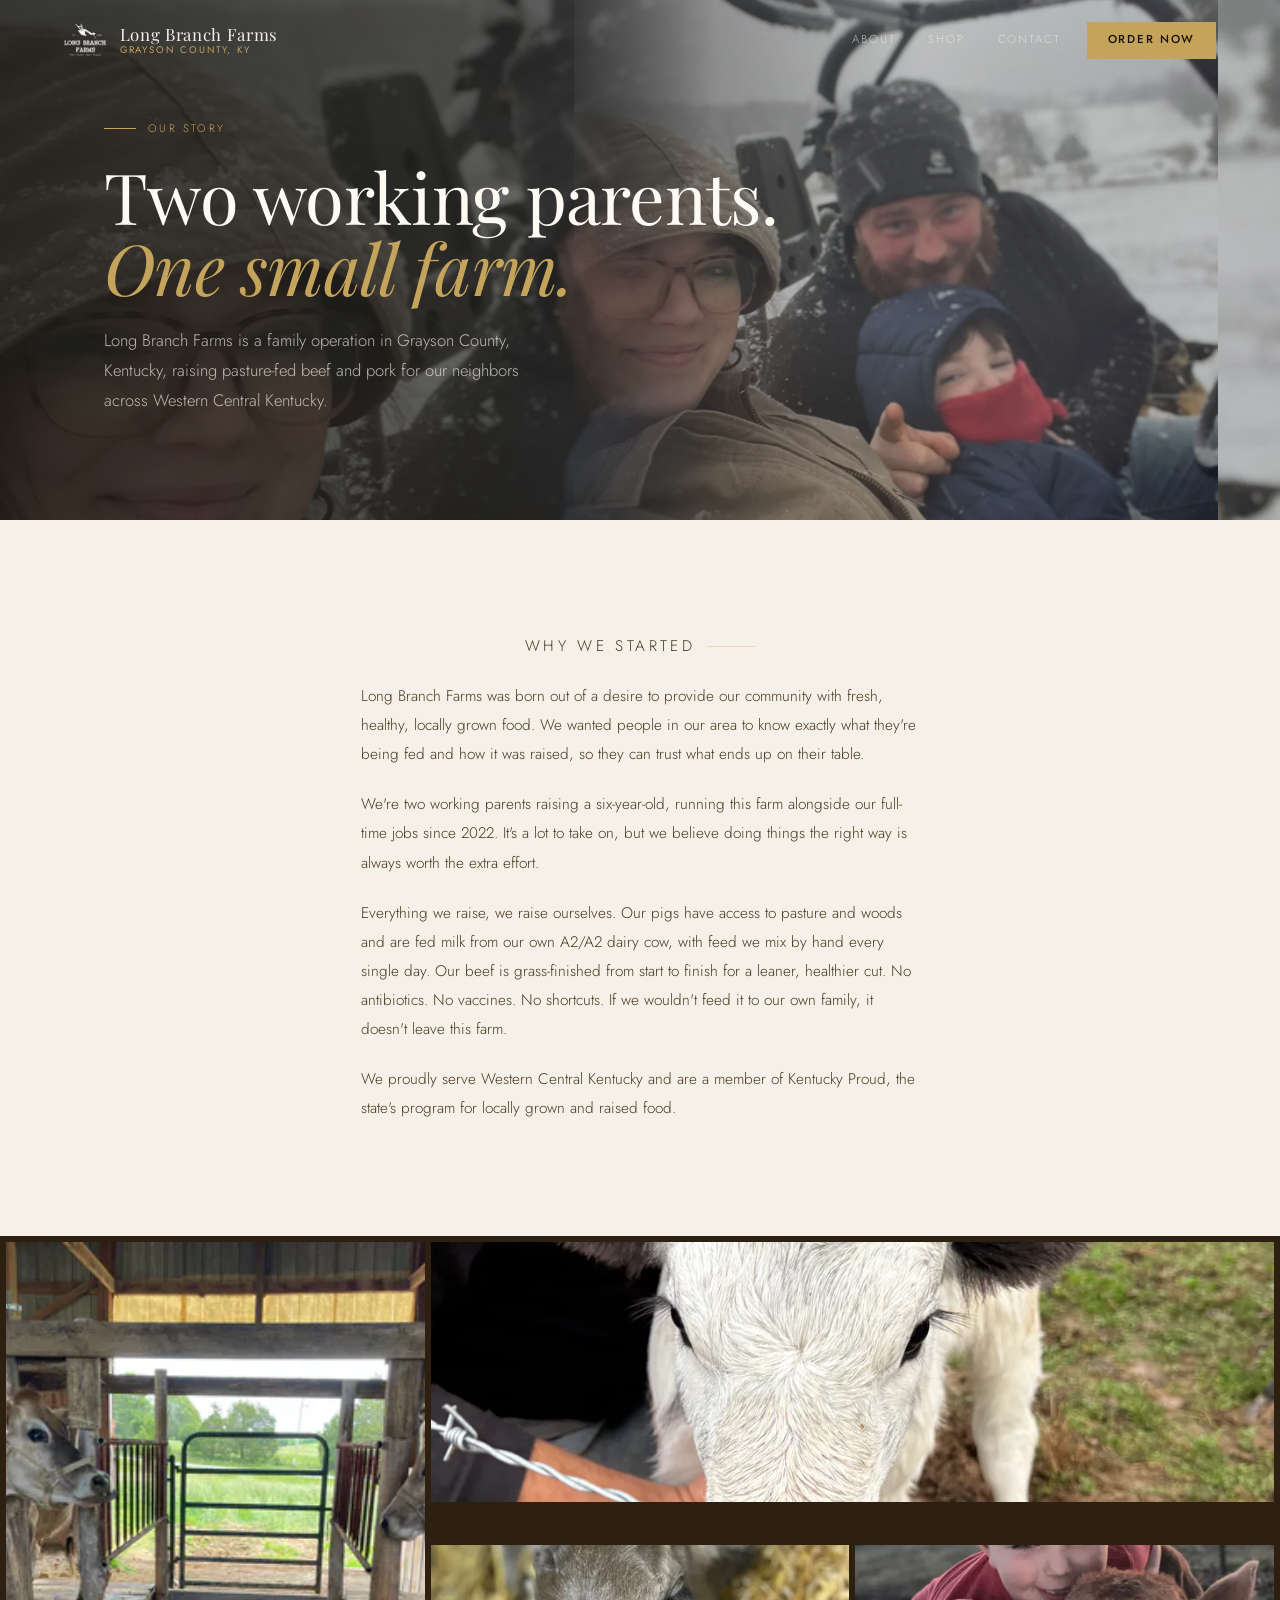
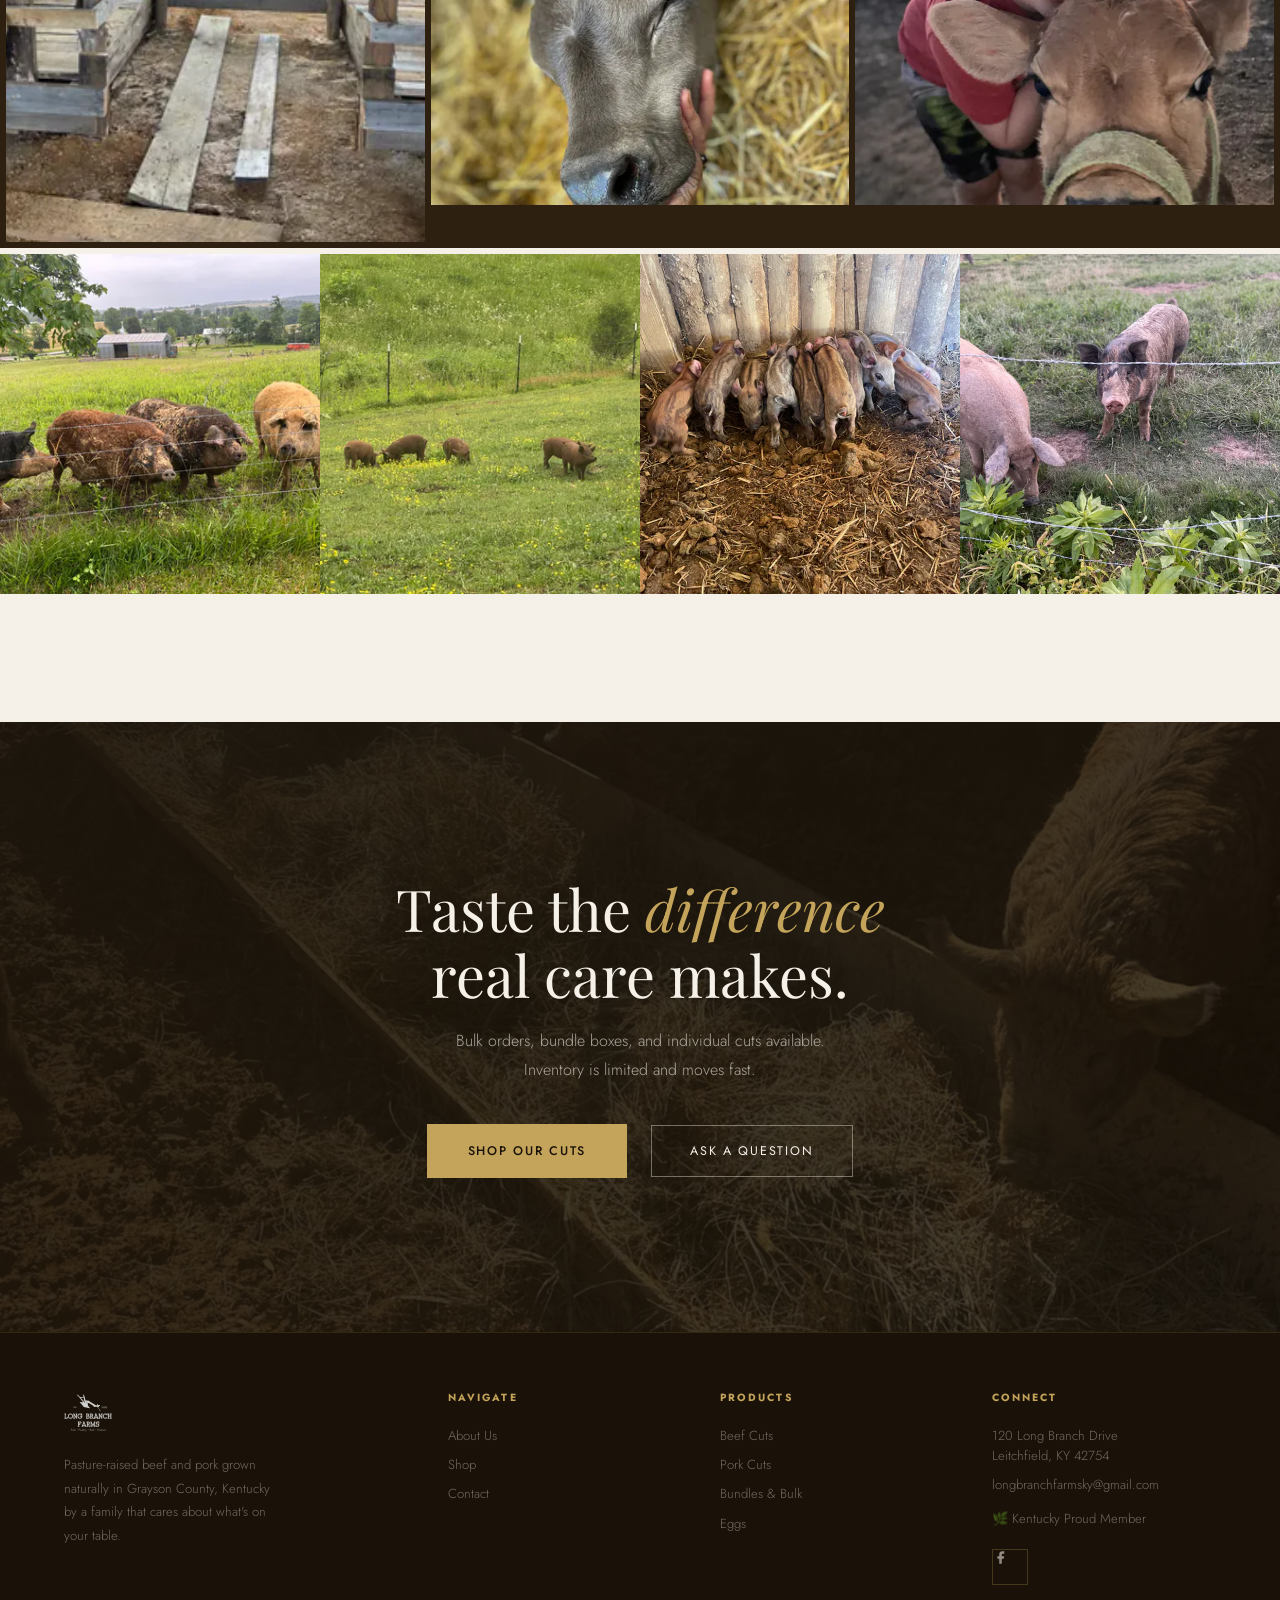
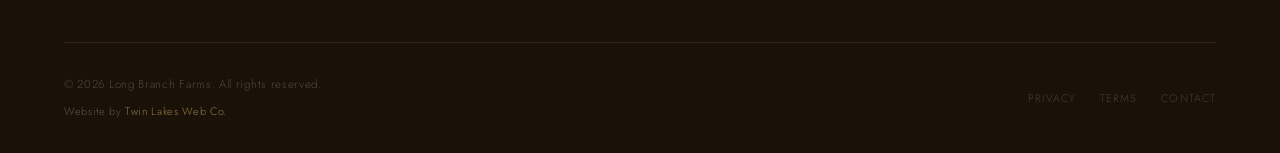
==== commit 1c407c44: "Resolve image optimization against clean routes" ====
--- a/about/index.html
+++ b/about/index.html
@@ -198,7 +198,7 @@
 
   <!-- About Hero -->
   <section id="about-hero">
-    <div class="hero-bg loaded" style="background-image:url('../images/photo-20.jpeg');"></div>
+    <div class="hero-bg bg-photo-20 loaded"></div>
     <div class="hero-overlay"></div>
     <div class="hero-content">
       <p class="hero-eyebrow reveal">Our Story</p>
@@ -234,41 +234,113 @@
   <section id="about-gallery">
     <div class="feature-grid">
       <div class="fg-item fg-item-tall">
-        <img src="../images/photo-17.jpeg" alt="Long Branch Farms pasture" loading="lazy" />
+        <picture>
+          <source type="image/webp"
+            srcset="../images/photo-17-480.webp 480w, ../images/photo-17-960.webp 960w, ../images/photo-17-1440.webp 1440w, ../images/photo-17-1920.webp 1920w"
+            sizes="(max-width: 660px) 100vw, (max-width: 960px) 50vw, 33vw" />
+          <img src="../images/photo-17.jpeg"
+            srcset="../images/photo-17-480.jpeg 480w, ../images/photo-17-960.jpeg 960w, ../images/photo-17.jpeg 1440w, ../images/photo-17-1920.jpeg 1920w"
+            sizes="(max-width: 660px) 100vw, (max-width: 960px) 50vw, 33vw"
+            width="1440" height="1080" loading="lazy"
+            alt="Two Jersey milk cows in their barn stalls, looking out through the open gate at the pasture" />
+        </picture>
         <span class="fg-caption">Open Pasture</span>
       </div>
       <div class="fg-item fg-item-wide fg-item-sm">
-        <img src="../images/photo-10.jpeg" alt="Farm life at Long Branch Farms" loading="lazy" />
+        <picture>
+          <source type="image/webp"
+            srcset="../images/photo-10-480.webp 480w, ../images/photo-10-960.webp 960w, ../images/photo-10-1440.webp 1440w"
+            sizes="(max-width: 660px) 100vw, (max-width: 960px) 50vw, 66vw" />
+          <img src="../images/photo-10.jpeg"
+            srcset="../images/photo-10-480.jpeg 480w, ../images/photo-10-960.jpeg 960w, ../images/photo-10.jpeg 1440w"
+            sizes="(max-width: 660px) 100vw, (max-width: 960px) 50vw, 66vw"
+            width="1440" height="1920" loading="lazy"
+            alt="A white calf with black ears standing close to a farmer kneeling at the fence, its mother watching alongside" />
+        </picture>
         <span class="fg-caption">Daily Chores</span>
       </div>
       <div class="fg-item fg-item-sm">
-        <img src="../images/photo-14.jpeg" alt="Long Branch Farms animals" loading="lazy" />
+        <picture>
+          <source type="image/webp"
+            srcset="../images/photo-14-480.webp 480w, ../images/photo-14-960.webp 960w, ../images/photo-14-1440.webp 1440w"
+            sizes="(max-width: 660px) 100vw, (max-width: 960px) 50vw, 33vw" />
+          <img src="../images/photo-14.jpeg"
+            srcset="../images/photo-14-480.jpeg 480w, ../images/photo-14-960.jpeg 960w, ../images/photo-14.jpeg 1440w"
+            sizes="(max-width: 660px) 100vw, (max-width: 960px) 50vw, 33vw"
+            width="1440" height="1920" loading="lazy"
+            alt="A newborn calf dozing in fresh straw with a hand cupped under its chin" />
+        </picture>
         <span class="fg-caption">The Herd</span>
       </div>
       <div class="fg-item fg-item-sm">
-        <img src="../images/photo-19.jpeg" alt="Long Branch Farms land" loading="lazy" />
+        <picture>
+          <source type="image/webp"
+            srcset="../images/photo-19-480.webp 480w, ../images/photo-19-960.webp 960w, ../images/photo-19-1440.webp 1440w"
+            sizes="(max-width: 660px) 100vw, (max-width: 960px) 50vw, 33vw" />
+          <img src="../images/photo-19.jpeg"
+            srcset="../images/photo-19-480.jpeg 480w, ../images/photo-19-960.jpeg 960w, ../images/photo-19.jpeg 1440w"
+            sizes="(max-width: 660px) 100vw, (max-width: 960px) 50vw, 33vw"
+            width="1440" height="1920" loading="lazy"
+            alt="A young child hugging a brown dairy cow in a pasture at sunset" />
+        </picture>
         <span class="fg-caption">Grayson County</span>
       </div>
     </div>
     <div class="photo-strip" style="margin-top:6px;">
       <div class="photo-strip-item">
-        <img src="../images/photo-4.jpeg" alt="Livestock feeding" loading="lazy" />
+        <picture>
+          <source type="image/webp"
+            srcset="../images/photo-4-480.webp 480w, ../images/photo-4-960.webp 960w, ../images/photo-4-1440.webp 1440w, ../images/photo-4-1920.webp 1920w"
+            sizes="(max-width: 960px) 50vw, 25vw" />
+          <img src="../images/photo-4.jpeg"
+            srcset="../images/photo-4-480.jpeg 480w, ../images/photo-4-960.jpeg 960w, ../images/photo-4.jpeg 1440w, ../images/photo-4-1920.jpeg 1920w"
+            sizes="(max-width: 960px) 50vw, 25vw"
+            width="1440" height="1080" loading="lazy"
+            alt="Woolly Mangalitsa hogs rooting along the fence in tall summer grass, with the barn and rolling fields behind them" />
+        </picture>
       </div>
       <div class="photo-strip-item">
-        <img src="../images/photo-16.jpeg" alt="Pigs roaming pasture" loading="lazy" />
+        <picture>
+          <source type="image/webp"
+            srcset="../images/photo-16-480.webp 480w, ../images/photo-16-960.webp 960w, ../images/photo-16-1440.webp 1440w, ../images/photo-16-1920.webp 1920w"
+            sizes="(max-width: 960px) 50vw, 25vw" />
+          <img src="../images/photo-16.jpeg"
+            srcset="../images/photo-16-480.jpeg 480w, ../images/photo-16-960.jpeg 960w, ../images/photo-16.jpeg 1440w, ../images/photo-16-1920.jpeg 1920w"
+            sizes="(max-width: 960px) 50vw, 25vw"
+            width="1440" height="1080" loading="lazy"
+            alt="Four red hogs grazing across a hillside pasture full of yellow buttercups" />
+        </picture>
       </div>
       <div class="photo-strip-item">
-        <img src="../images/photo-21.jpeg" alt="Piglets feeding" loading="lazy" />
+        <picture>
+          <source type="image/webp"
+            srcset="../images/photo-21-480.webp 480w, ../images/photo-21-960.webp 960w, ../images/photo-21-1440.webp 1440w"
+            sizes="(max-width: 960px) 50vw, 25vw" />
+          <img src="../images/photo-21.jpeg"
+            srcset="../images/photo-21-480.jpeg 480w, ../images/photo-21-960.jpeg 960w, ../images/photo-21.jpeg 1440w"
+            sizes="(max-width: 960px) 50vw, 25vw"
+            width="1440" height="1920" loading="lazy"
+            alt="A litter of striped piglets crowded shoulder to shoulder in the straw of the barn stall" />
+        </picture>
       </div>
       <div class="photo-strip-item">
-        <img src="../images/photo-23.jpeg" alt="Pigs on Farm" loading="lazy" />
+        <picture>
+          <source type="image/webp"
+            srcset="../images/photo-23-480.webp 480w, ../images/photo-23-960.webp 960w, ../images/photo-23-1440.webp 1440w"
+            sizes="(max-width: 960px) 50vw, 25vw" />
+          <img src="../images/photo-23.jpeg"
+            srcset="../images/photo-23-480.jpeg 480w, ../images/photo-23-960.jpeg 960w, ../images/photo-23.jpeg 1440w"
+            sizes="(max-width: 960px) 50vw, 25vw"
+            width="1440" height="1920" loading="lazy"
+            alt="Two hogs meeting at the fence line in the evening, one grazing and one looking straight at the camera" />
+        </picture>
       </div>
     </div>
   </section>
 
   <!-- CTA -->
   <section id="cta">
-    <div class="cta-bg" style="background-image:url('../images/photo-18.jpeg');"></div>
+    <div class="cta-bg bg-photo-18"></div>
     <div class="cta-overlay"></div>
     <div class="cta-content">
       <h2 class="reveal">Taste the <em>difference</em><br />real care makes.</h2>
--- a/styles.css
+++ b/styles.css
@@ -279,10 +279,15 @@
       place-items: end;
       overflow: hidden;
     }
+    /* <picture> is only a wrapper for the WebP/JPEG choice; take it out of the
+       box tree so every layout rule still applies straight to the <img>. */
+    picture { display: contents; }
+
+    /* The photo itself comes from a .bg-photo-* class on the same element --
+       see the background photos section further down. */
     .hero-bg {
       position: absolute;
       inset: 0;
-      background-image: url('images/photo-24-background.jpeg');
       background-size: cover;
       background-position: center 30%;
       transform: scale(1.04);
@@ -819,12 +824,167 @@
       padding: clamp(6rem, 12vw, 10rem) var(--side);
       overflow: hidden;
     }
+    /* Photo comes from a .bg-photo-* class, same as .hero-bg. */
     .cta-bg {
       position: absolute;
       inset: 0;
-      background-image: url('images/photo-6.jpeg');
       background-size: cover;
       background-position: center;
+    }
+
+    /* ── BACKGROUND PHOTOS ─────────────────────────────────────── */
+    /* One class per full-bleed photo, used on .hero-bg and .cta-bg. Each has
+       three background-image lines: a plain URL for browsers with no
+       image-set() support, then the WebP-first versions. A browser uses the
+       last line it understands. Phones get the 960px render further down --
+       these backgrounds always sit under a heavy dark overlay, so there is
+       nothing to gain from sending them a larger file. */
+    .bg-photo-24 {
+      background-image: url('images/photo-24-background-1920.jpeg');
+      background-image: -webkit-image-set(
+        url('images/photo-24-background-1920.webp') type('image/webp'),
+        url('images/photo-24-background-1920.jpeg') type('image/jpeg'));
+      background-image: image-set(
+        url('images/photo-24-background-1920.webp') type('image/webp'),
+        url('images/photo-24-background-1920.jpeg') type('image/jpeg'));
+    }
+    .bg-photo-6 {
+      background-image: url('images/photo-6.jpeg');
+      background-image: -webkit-image-set(
+        url('images/photo-6-1440.webp') type('image/webp'),
+        url('images/photo-6.jpeg') type('image/jpeg'));
+      background-image: image-set(
+        url('images/photo-6-1440.webp') type('image/webp'),
+        url('images/photo-6.jpeg') type('image/jpeg'));
+    }
+    .bg-photo-11 {
+      background-image: url('images/photo-11-1920.jpeg');
+      background-image: -webkit-image-set(
+        url('images/photo-11-1920.webp') type('image/webp'),
+        url('images/photo-11-1920.jpeg') type('image/jpeg'));
+      background-image: image-set(
+        url('images/photo-11-1920.webp') type('image/webp'),
+        url('images/photo-11-1920.jpeg') type('image/jpeg'));
+    }
+    .bg-photo-18 {
+      background-image: url('images/photo-18.jpeg');
+      background-image: -webkit-image-set(
+        url('images/photo-18-1440.webp') type('image/webp'),
+        url('images/photo-18.jpeg') type('image/jpeg'));
+      background-image: image-set(
+        url('images/photo-18-1440.webp') type('image/webp'),
+        url('images/photo-18.jpeg') type('image/jpeg'));
+    }
+    .bg-photo-19 {
+      background-image: url('images/photo-19.jpeg');
+      background-image: -webkit-image-set(
+        url('images/photo-19-1440.webp') type('image/webp'),
+        url('images/photo-19.jpeg') type('image/jpeg'));
+      background-image: image-set(
+        url('images/photo-19-1440.webp') type('image/webp'),
+        url('images/photo-19.jpeg') type('image/jpeg'));
+    }
+    .bg-photo-20 {
+      background-image: url('images/photo-20.jpeg');
+      background-image: -webkit-image-set(
+        url('images/photo-20-1440.webp') type('image/webp'),
+        url('images/photo-20.jpeg') type('image/jpeg'));
+      background-image: image-set(
+        url('images/photo-20-1440.webp') type('image/webp'),
+        url('images/photo-20.jpeg') type('image/jpeg'));
+    }
+    .bg-photo-22 {
+      background-image: url('images/photo-22.jpeg');
+      background-image: -webkit-image-set(
+        url('images/photo-22-1440.webp') type('image/webp'),
+        url('images/photo-22.jpeg') type('image/jpeg'));
+      background-image: image-set(
+        url('images/photo-22-1440.webp') type('image/webp'),
+        url('images/photo-22.jpeg') type('image/jpeg'));
+    }
+    .bg-photo-25 {
+      background-image: url('images/photo-25.jpeg');
+      background-image: -webkit-image-set(
+        url('images/photo-25-1440.webp') type('image/webp'),
+        url('images/photo-25.jpeg') type('image/jpeg'));
+      background-image: image-set(
+        url('images/photo-25-1440.webp') type('image/webp'),
+        url('images/photo-25.jpeg') type('image/jpeg'));
+    }
+
+    @media (max-width: 660px) {
+      .bg-photo-24 {
+        background-image: url('images/photo-24-background-960.jpeg');
+        background-image: -webkit-image-set(
+          url('images/photo-24-background-960.webp') type('image/webp'),
+          url('images/photo-24-background-960.jpeg') type('image/jpeg'));
+        background-image: image-set(
+          url('images/photo-24-background-960.webp') type('image/webp'),
+          url('images/photo-24-background-960.jpeg') type('image/jpeg'));
+      }
+      .bg-photo-6 {
+        background-image: url('images/photo-6-960.jpeg');
+        background-image: -webkit-image-set(
+          url('images/photo-6-960.webp') type('image/webp'),
+          url('images/photo-6-960.jpeg') type('image/jpeg'));
+        background-image: image-set(
+          url('images/photo-6-960.webp') type('image/webp'),
+          url('images/photo-6-960.jpeg') type('image/jpeg'));
+      }
+      .bg-photo-11 {
+        background-image: url('images/photo-11-960.jpeg');
+        background-image: -webkit-image-set(
+          url('images/photo-11-960.webp') type('image/webp'),
+          url('images/photo-11-960.jpeg') type('image/jpeg'));
+        background-image: image-set(
+          url('images/photo-11-960.webp') type('image/webp'),
+          url('images/photo-11-960.jpeg') type('image/jpeg'));
+      }
+      .bg-photo-18 {
+        background-image: url('images/photo-18-960.jpeg');
+        background-image: -webkit-image-set(
+          url('images/photo-18-960.webp') type('image/webp'),
+          url('images/photo-18-960.jpeg') type('image/jpeg'));
+        background-image: image-set(
+          url('images/photo-18-960.webp') type('image/webp'),
+          url('images/photo-18-960.jpeg') type('image/jpeg'));
+      }
+      .bg-photo-19 {
+        background-image: url('images/photo-19-960.jpeg');
+        background-image: -webkit-image-set(
+          url('images/photo-19-960.webp') type('image/webp'),
+          url('images/photo-19-960.jpeg') type('image/jpeg'));
+        background-image: image-set(
+          url('images/photo-19-960.webp') type('image/webp'),
+          url('images/photo-19-960.jpeg') type('image/jpeg'));
+      }
+      .bg-photo-20 {
+        background-image: url('images/photo-20-960.jpeg');
+        background-image: -webkit-image-set(
+          url('images/photo-20-960.webp') type('image/webp'),
+          url('images/photo-20-960.jpeg') type('image/jpeg'));
+        background-image: image-set(
+          url('images/photo-20-960.webp') type('image/webp'),
+          url('images/photo-20-960.jpeg') type('image/jpeg'));
+      }
+      .bg-photo-22 {
+        background-image: url('images/photo-22-960.jpeg');
+        background-image: -webkit-image-set(
+          url('images/photo-22-960.webp') type('image/webp'),
+          url('images/photo-22-960.jpeg') type('image/jpeg'));
+        background-image: image-set(
+          url('images/photo-22-960.webp') type('image/webp'),
+          url('images/photo-22-960.jpeg') type('image/jpeg'));
+      }
+      .bg-photo-25 {
+        background-image: url('images/photo-25-960.jpeg');
+        background-image: -webkit-image-set(
+          url('images/photo-25-960.webp') type('image/webp'),
+          url('images/photo-25-960.jpeg') type('image/jpeg'));
+        background-image: image-set(
+          url('images/photo-25-960.webp') type('image/webp'),
+          url('images/photo-25-960.jpeg') type('image/jpeg'));
+      }
     }
     .cta-overlay {
       position: absolute;
